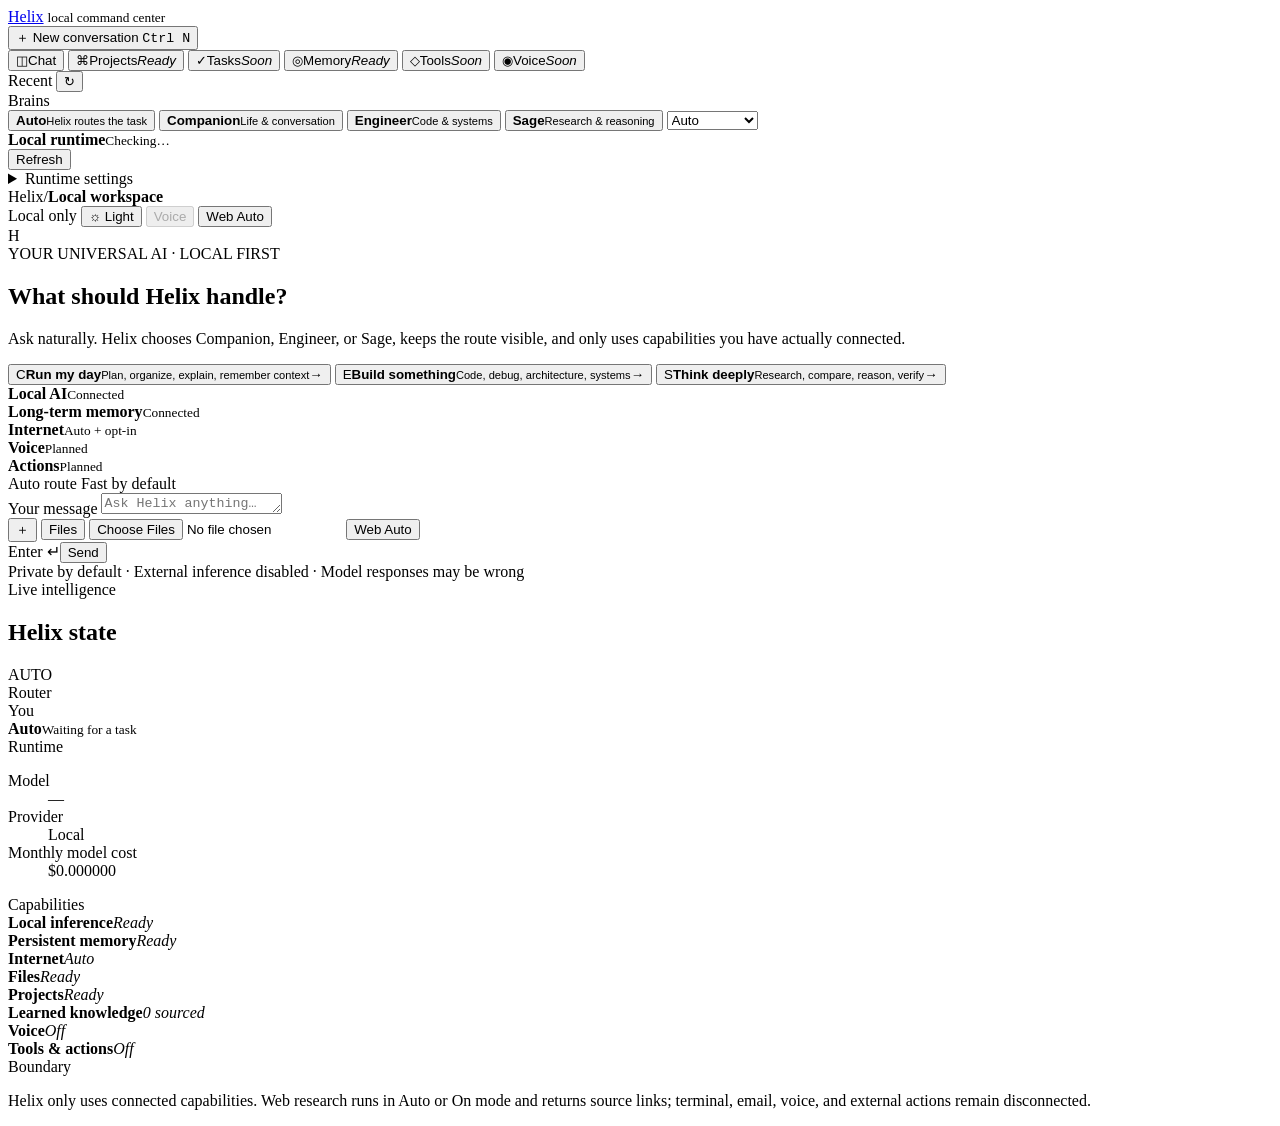
==== helix/static/index.html @ 1e03e40d "feat(projects): add read-only project workspace UI" ====
<!doctype html>
<html lang="en" data-theme="dark">
<head>
  <meta charset="utf-8">
  <meta name="viewport" content="width=device-width,initial-scale=1">
  <title>Helix · Command Center</title>
  <link rel="stylesheet" href="/static/style.css">
  <script src="/static/app.js" defer></script>
</head>
<body>
  <div class="shell">
    <aside class="rail">
      <div class="identity">
        <div class="helix-orb" aria-hidden="true"><span></span></div>
        <div class="identity-copy">
          <a href="/" class="brand">Helix</a>
          <small>local command center</small>
        </div>
      </div>

      <button id="new-chat" class="new-task" type="button">
        <span class="plus">＋</span>
        <span>New conversation</span>
        <kbd>Ctrl N</kbd>
      </button>

      <nav class="primary-nav" aria-label="Helix navigation">
        <button class="nav-item active" type="button"><span class="nav-icon">◫</span><span>Chat</span></button>
        <button id="projects-nav" class="nav-item" type="button"><span class="nav-icon">⌘</span><span>Projects</span><em>Ready</em></button>
        <button class="nav-item disabled" type="button" aria-disabled="true" data-soon="Tasks"><span class="nav-icon">✓</span><span>Tasks</span><em>Soon</em></button>
        <button id="memory-nav" class="nav-item" type="button"><span class="nav-icon">◎</span><span>Memory</span><em>Ready</em></button>
        <button class="nav-item disabled" type="button" aria-disabled="true" data-soon="Tools"><span class="nav-icon">◇</span><span>Tools</span><em>Soon</em></button>
        <button class="nav-item disabled" type="button" aria-disabled="true" data-soon="Voice"><span class="nav-icon">◉</span><span>Voice</span><em>Soon</em></button>
      </nav>

      <section class="recent-chats" aria-label="Recent conversations">
        <div class="recent-chats-head">
          <span class="section-label">Recent</span>
          <button id="refresh-conversations" type="button" title="Refresh conversations">↻</button>
        </div>
        <div id="conversation-list" class="conversation-list"></div>
      </section>

      <div class="rail-section">
        <div class="section-label">Brains</div>
        <button class="brain-choice active" type="button" data-role=""><span class="brain-dot auto"></span><span class="brain-copy"><strong>Auto</strong><small>Helix routes the task</small></span></button>
        <button class="brain-choice" type="button" data-role="companion"><span class="brain-dot companion"></span><span class="brain-copy"><strong>Companion</strong><small>Life & conversation</small></span></button>
        <button class="brain-choice" type="button" data-role="engineer"><span class="brain-dot engineer"></span><span class="brain-copy"><strong>Engineer</strong><small>Code & systems</small></span></button>
        <button class="brain-choice" type="button" data-role="sage"><span class="brain-dot sage"></span><span class="brain-copy"><strong>Sage</strong><small>Research & reasoning</small></span></button>
        <select id="role" class="sr-only" aria-label="Helix brain">
          <option value="">Auto</option><option value="companion">Companion</option><option value="engineer">Engineer</option><option value="sage">Sage</option>
        </select>
      </div>

      <div class="rail-spacer"></div>

      <div class="local-card">
        <div class="local-card-head">
          <span id="runtime-dot" class="status-dot"></span>
          <div><strong id="runtime-label">Local runtime</strong><small id="runtime-short">Checking…</small></div>
        </div>
        <button id="status" type="button">Refresh</button>
      </div>

      <details class="settings">
        <summary>Runtime settings</summary>
        <label for="key">Local access key</label>
        <input id="key" type="password" autocomplete="off" placeholder="Local key">
        <label for="budget">Max model cost / request</label>
        <select id="budget"><option value="0.02">$0.02</option><option value="0.05">$0.05</option><option value="0.10" selected>$0.10</option></select>
      </details>
    </aside>

    <main class="workspace">
      <header class="workspace-bar">
        <div class="workspace-title"><span class="crumb">Helix</span><span class="slash">/</span><strong>Local workspace</strong></div>
        <div class="workspace-actions">
          <span class="secure-pill"><i></i> Local only</span>
          <button id="theme-toggle" class="theme-toggle" type="button" aria-label="Switch color theme" aria-pressed="false">
            <span id="theme-icon" aria-hidden="true">☼</span>
            <span id="theme-label">Light</span>
          </button>
          <button class="ghost-control" type="button" disabled title="Voice is not connected yet">Voice</button>
          <button class="ghost-control web-toggle" type="button" data-web-toggle aria-pressed="false" title="Web mode: Auto"><span class="web-toggle-label">Web Auto</span></button>
        </div>
      </header>

      <section class="chat-stage">
        <div id="messages" class="messages" aria-live="polite">
          <div id="welcome" class="welcome">
            <div class="hero-orb" aria-hidden="true"><div class="hero-ring ring-a"></div><div class="hero-ring ring-b"></div><div class="hero-core">H</div></div>
            <div class="eyebrow">YOUR UNIVERSAL AI · LOCAL FIRST</div>
            <h1>What should Helix handle?</h1>
            <p class="welcome-copy">Ask naturally. Helix chooses Companion, Engineer, or Sage, keeps the route visible, and only uses capabilities you have actually connected.</p>

            <div class="intent-grid">
              <button type="button" class="intent-card" data-role-prompt="companion" data-prompt="Help me organize what I need to do today and prioritize it.">
                <span class="intent-icon companion">C</span><span><strong>Run my day</strong><small>Plan, organize, explain, remember context</small></span><b>→</b>
              </button>
              <button type="button" class="intent-card" data-role-prompt="engineer" data-prompt="Help me work on my software project. Start by asking what I want to build or fix.">
                <span class="intent-icon engineer">E</span><span><strong>Build something</strong><small>Code, debug, architecture, systems</small></span><b>→</b>
              </button>
              <button type="button" class="intent-card" data-role-prompt="sage" data-prompt="Help me reason deeply about a difficult problem.">
                <span class="intent-icon sage">S</span><span><strong>Think deeply</strong><small>Research, compare, reason, verify</small></span><b>→</b>
              </button>
            </div>

            <div class="vision-strip">
              <div><span class="vision-dot live"></span><strong>Local AI</strong><small>Connected</small></div>
              <div><span class="vision-dot live"></span><strong>Long-term memory</strong><small>Connected</small></div>
              <div><span class="vision-dot live"></span><strong>Internet</strong><small>Auto + opt-in</small></div>
              <div><span class="vision-dot"></span><strong>Voice</strong><small>Planned</small></div>
              <div><span class="vision-dot"></span><strong>Actions</strong><small>Planned</small></div>
            </div>
          </div>
        </div>

        <div class="composer-zone">
          <form id="chat-form" class="composer">
            <div class="composer-topline">
              <span id="composer-mode"><span class="brain-dot auto"></span> Auto route</span>
              <span id="active-project-chip" class="active-project-chip" hidden></span>
              <span id="thinking-mode">Fast by default</span>
            </div>
            <div id="file-chips" class="file-chips" aria-live="polite"></div>
            <label class="sr-only" for="prompt">Your message</label>
            <textarea id="prompt" rows="1" maxlength="12000" required placeholder="Ask Helix anything…"></textarea>
            <div class="composer-controls">
              <div class="left-tools">
                <button class="tool-button" type="button" data-file-picker title="Attach text or code files">＋</button>
                <button class="capability-button" type="button" data-file-picker><span></span> Files</button>
                <input id="file-input" class="sr-only" type="file" multiple
                  accept=".txt,.md,.markdown,.json,.yaml,.yml,.toml,.ini,.cfg,.csv,.tsv,.py,.js,.mjs,.cjs,.ts,.tsx,.jsx,.java,.c,.h,.cpp,.hpp,.cs,.go,.rs,.rb,.php,.swift,.kt,.kts,.sql,.sh,.ps1,.bat,.cmd,.html,.css,.scss,.xml,text/*,application/json,application/xml,application/javascript">
                <button class="capability-button web-toggle" type="button" data-web-toggle aria-pressed="false"><span></span><span class="web-toggle-label">Web Auto</span></button>
              </div>
              <div class="send-zone"><span class="shortcut">Enter ↵</span><button id="send" type="submit">Send</button></div>
            </div>
          </form>
          <div id="error" role="alert"></div>
          <div class="local-footnote">Private by default · External inference disabled · Model responses may be wrong</div>
        </div>
      </section>
    </main>

    <aside class="intel">
      <div class="intel-head"><div><span class="section-label">Live intelligence</span><h2>Helix state</h2></div><span id="route-badge" class="route-badge">AUTO</span></div>

      <section class="intel-section route-section">
        <div class="intel-section-title">Router</div>
        <div class="route-visual">
          <div class="route-source">You</div><div class="route-line"></div>
          <div id="route-target" class="route-target auto"><span class="brain-dot auto"></span><div><strong>Auto</strong><small>Waiting for a task</small></div></div>
        </div>
      </section>

      <section class="intel-section">
        <div class="intel-section-title">Runtime</div>
        <dl class="facts">
          <div><dt>Model</dt><dd id="model-name">—</dd></div>
          <div><dt>Provider</dt><dd id="provider-mode">Local</dd></div>
          <div><dt>Monthly model cost</dt><dd id="runtime-cost">$0.000000</dd></div>
        </dl>
      </section>

      <section class="intel-section">
        <div class="intel-section-title">Capabilities</div>
        <div class="capability-list">
          <div><span class="cap-state live"></span><strong>Local inference</strong><em>Ready</em></div>
          <div><span class="cap-state live"></span><strong>Persistent memory</strong><em>Ready</em></div>
          <div><span id="web-cap-state" class="cap-state live"></span><strong>Internet</strong><em id="web-cap-label">Auto</em></div>
          <div><span id="file-cap-state" class="cap-state live"></span><strong>Files</strong><em id="file-cap-label">Ready</em></div>
          <div><span id="project-cap-state" class="cap-state live"></span><strong>Projects</strong><em id="project-cap-label">Ready</em></div>
          <div><span class="cap-state live"></span><strong>Learned knowledge</strong><em id="knowledge-cap-label">0 sourced</em></div>
          <div><span class="cap-state"></span><strong>Voice</strong><em>Off</em></div>
          <div><span class="cap-state"></span><strong>Tools & actions</strong><em>Off</em></div>
        </div>
      </section>

      <section class="intel-section safety">
        <div class="intel-section-title">Boundary</div>
        <p>Helix only uses connected capabilities. Web research runs in Auto or On mode and returns source links; terminal, email, voice, and external actions remain disconnected.</p>
      </section>
    </aside>

    <aside id="projects-drawer" class="projects-drawer" hidden>
      <div class="projects-drawer-head">
        <div>
          <span class="section-label">Read-only engineering context</span>
          <h2>Projects</h2>
        </div>
        <button id="projects-close" class="drawer-close" type="button" aria-label="Close projects">×</button>
      </div>

      <p class="projects-intro">Import a code folder explicitly. Helix stores a local text snapshot for search and analysis. It cannot run or modify the project yet.</p>

      <form id="project-form" class="project-form">
        <input id="project-name" type="text" maxlength="120" placeholder="Project name" required>
        <button id="project-create" type="submit">Create project</button>
      </form>

      <div id="project-list" class="project-list"></div>

      <section id="project-detail" class="project-detail" hidden>
        <div class="project-detail-head">
          <div>
            <span class="section-label">Active project</span>
            <h3 id="project-detail-name">Project</h3>
          </div>
          <button id="project-delete" class="project-delete" type="button">Delete</button>
        </div>

        <div class="project-actions">
          <button id="project-import" type="button">Import folder</button>
          <button id="project-refresh" type="button">Refresh</button>
        </div>
        <input id="project-folder-input" class="sr-only" type="file" multiple webkitdirectory directory>

        <div class="project-stats">
          <span id="project-file-count">0 files</span>
          <span>Read-only snapshot</span>
        </div>

        <div id="project-file-list" class="project-file-list"></div>
      </section>
    </aside>

    <div id="projects-backdrop" class="memory-backdrop" hidden></div>

    <aside id="memory-drawer" class="memory-drawer" hidden>
      <div class="memory-drawer-head">
        <div>
          <span class="section-label">Private local memory</span>
          <h2>User memory</h2>
        </div>
        <button id="memory-close" class="drawer-close" type="button" aria-label="Close memory">×</button>
      </div>

      <p class="memory-intro">Helix stores these memories locally and shares relevant ones with Companion, Engineer, or Sage only when useful.</p>

      <form id="memory-form" class="memory-form">
        <textarea id="memory-content" rows="3" maxlength="4000" placeholder="Add something Helix should remember…" required></textarea>
        <div class="memory-form-row">
          <select id="memory-kind" aria-label="Memory type">
            <option value="profile">Profile</option>
            <option value="preference">Preference</option>
            <option value="person">Person</option>
            <option value="project">Project</option>
            <option value="episodic">Episodic</option>
            <option value="other" selected>Other</option>
          </select>
          <label class="pin-control"><input id="memory-pinned" type="checkbox"> Pin</label>
          <button id="memory-save" type="submit">Remember</button>
        </div>
      </form>

      <div class="memory-tip">Tip: you can also say <strong>“Remember that …”</strong> in chat.</div>
      <div id="memory-list" class="memory-list"></div>

      <div class="knowledge-manager">
        <div class="knowledge-manager-head">
          <div>
            <span class="section-label">Learned from web</span>
            <h3>Sourced knowledge</h3>
          </div>
          <button id="knowledge-clear" class="knowledge-clear" type="button">Clear all</button>
        </div>
        <p class="knowledge-manager-copy">Helix only keeps web knowledge with its source URL. This is local retrieval memory, not model-weight training.</p>
        <div id="knowledge-list" class="knowledge-list"></div>
      </div>
    </aside>

    <div id="memory-backdrop" class="memory-backdrop" hidden></div>
    <div id="toast" class="toast" role="status" aria-live="polite"></div>
  </div>
</body>
</html>
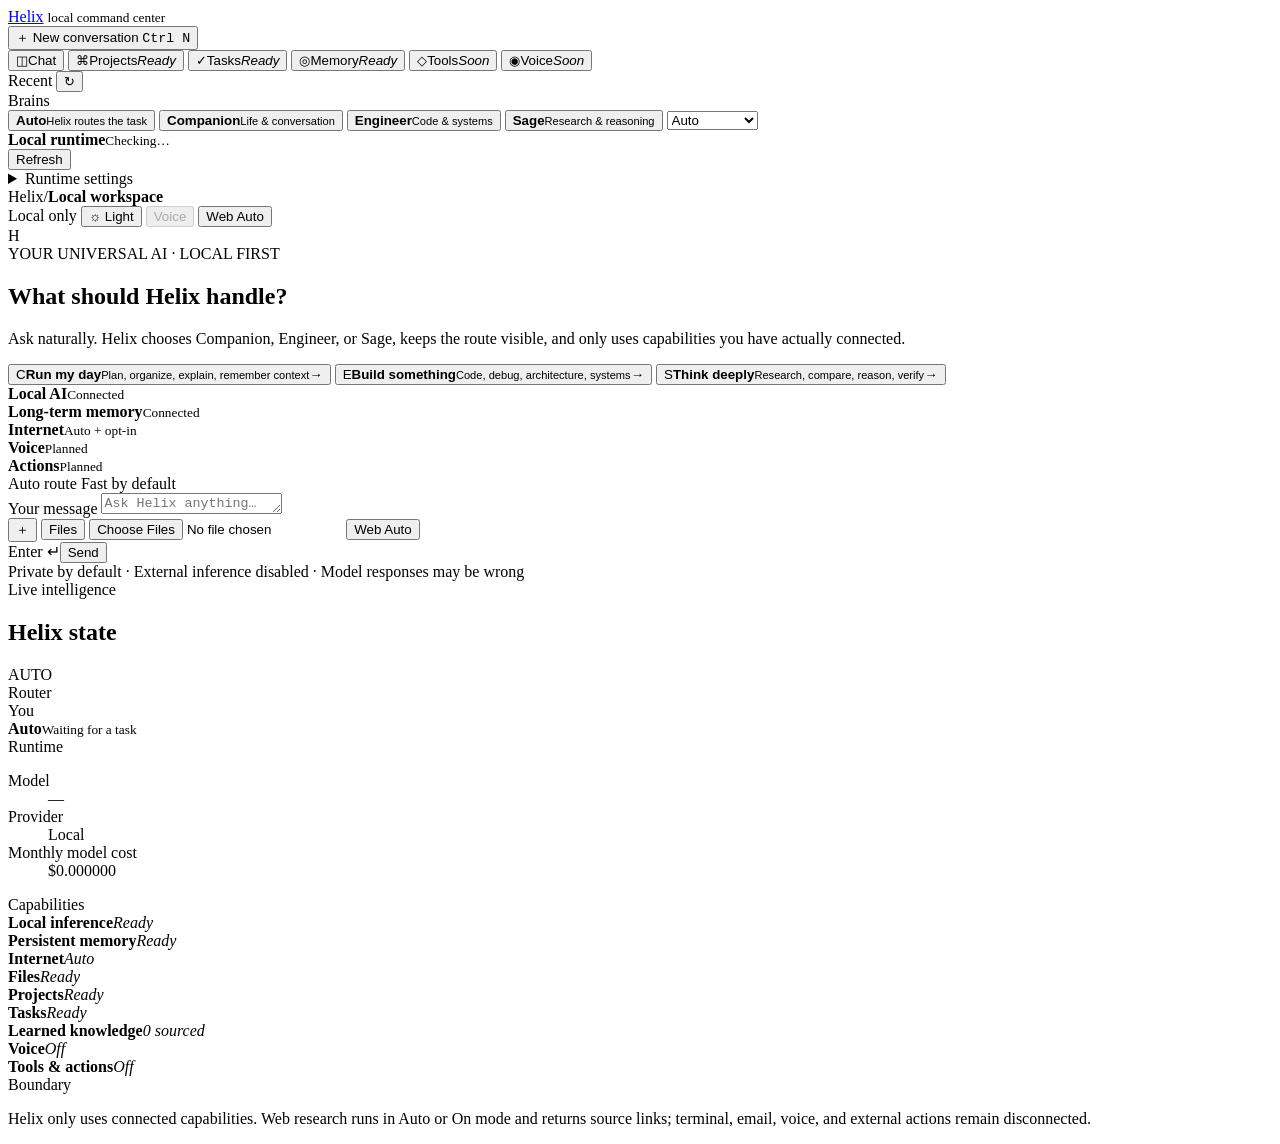
==== commit c0a3dafa: "feat(tasks): add Companion task-list UI" ====
--- a/helix/static/index.html
+++ b/helix/static/index.html
@@ -27,7 +27,7 @@
       <nav class="primary-nav" aria-label="Helix navigation">
         <button class="nav-item active" type="button"><span class="nav-icon">◫</span><span>Chat</span></button>
         <button id="projects-nav" class="nav-item" type="button"><span class="nav-icon">⌘</span><span>Projects</span><em>Ready</em></button>
-        <button class="nav-item disabled" type="button" aria-disabled="true" data-soon="Tasks"><span class="nav-icon">✓</span><span>Tasks</span><em>Soon</em></button>
+        <button id="tasks-nav" class="nav-item" type="button"><span class="nav-icon">✓</span><span>Tasks</span><em>Ready</em></button>
         <button id="memory-nav" class="nav-item" type="button"><span class="nav-icon">◎</span><span>Memory</span><em>Ready</em></button>
         <button class="nav-item disabled" type="button" aria-disabled="true" data-soon="Tools"><span class="nav-icon">◇</span><span>Tools</span><em>Soon</em></button>
         <button class="nav-item disabled" type="button" aria-disabled="true" data-soon="Voice"><span class="nav-icon">◉</span><span>Voice</span><em>Soon</em></button>
@@ -170,6 +170,7 @@
           <div><span id="web-cap-state" class="cap-state live"></span><strong>Internet</strong><em id="web-cap-label">Auto</em></div>
           <div><span id="file-cap-state" class="cap-state live"></span><strong>Files</strong><em id="file-cap-label">Ready</em></div>
           <div><span id="project-cap-state" class="cap-state live"></span><strong>Projects</strong><em id="project-cap-label">Ready</em></div>
+          <div><span id="task-cap-state" class="cap-state live"></span><strong>Tasks</strong><em id="task-cap-label">Ready</em></div>
           <div><span class="cap-state live"></span><strong>Learned knowledge</strong><em id="knowledge-cap-label">0 sourced</em></div>
           <div><span class="cap-state"></span><strong>Voice</strong><em>Off</em></div>
           <div><span class="cap-state"></span><strong>Tools & actions</strong><em>Off</em></div>
@@ -181,6 +182,37 @@
         <p>Helix only uses connected capabilities. Web research runs in Auto or On mode and returns source links; terminal, email, voice, and external actions remain disconnected.</p>
       </section>
     </aside>
+
+    <aside id="tasks-drawer" class="tasks-drawer" hidden>
+      <div class="tasks-drawer-head">
+        <div>
+          <span class="section-label">Local personal assistant</span>
+          <h2>Tasks</h2>
+        </div>
+        <button id="tasks-close" class="drawer-close" type="button" aria-label="Close tasks">×</button>
+      </div>
+
+      <p class="tasks-intro">Helix can keep a local task list and use it in Companion planning. Background notifications and calendar reminders are not connected yet.</p>
+
+      <form id="task-form" class="task-form">
+        <input id="task-title" type="text" maxlength="300" placeholder="What needs to get done?" required>
+        <textarea id="task-details" rows="2" maxlength="4000" placeholder="Optional details"></textarea>
+        <div class="task-form-row">
+          <input id="task-due" type="datetime-local" aria-label="Due time">
+          <button id="task-create" type="submit">Add task</button>
+        </div>
+      </form>
+
+      <div class="task-filter-row">
+        <button class="task-filter active" type="button" data-task-filter="open">Open</button>
+        <button class="task-filter" type="button" data-task-filter="done">Done</button>
+        <button class="task-filter" type="button" data-task-filter="all">All</button>
+      </div>
+
+      <div id="task-list" class="task-list"></div>
+    </aside>
+
+    <div id="tasks-backdrop" class="memory-backdrop" hidden></div>
 
     <aside id="projects-drawer" class="projects-drawer" hidden>
       <div class="projects-drawer-head">
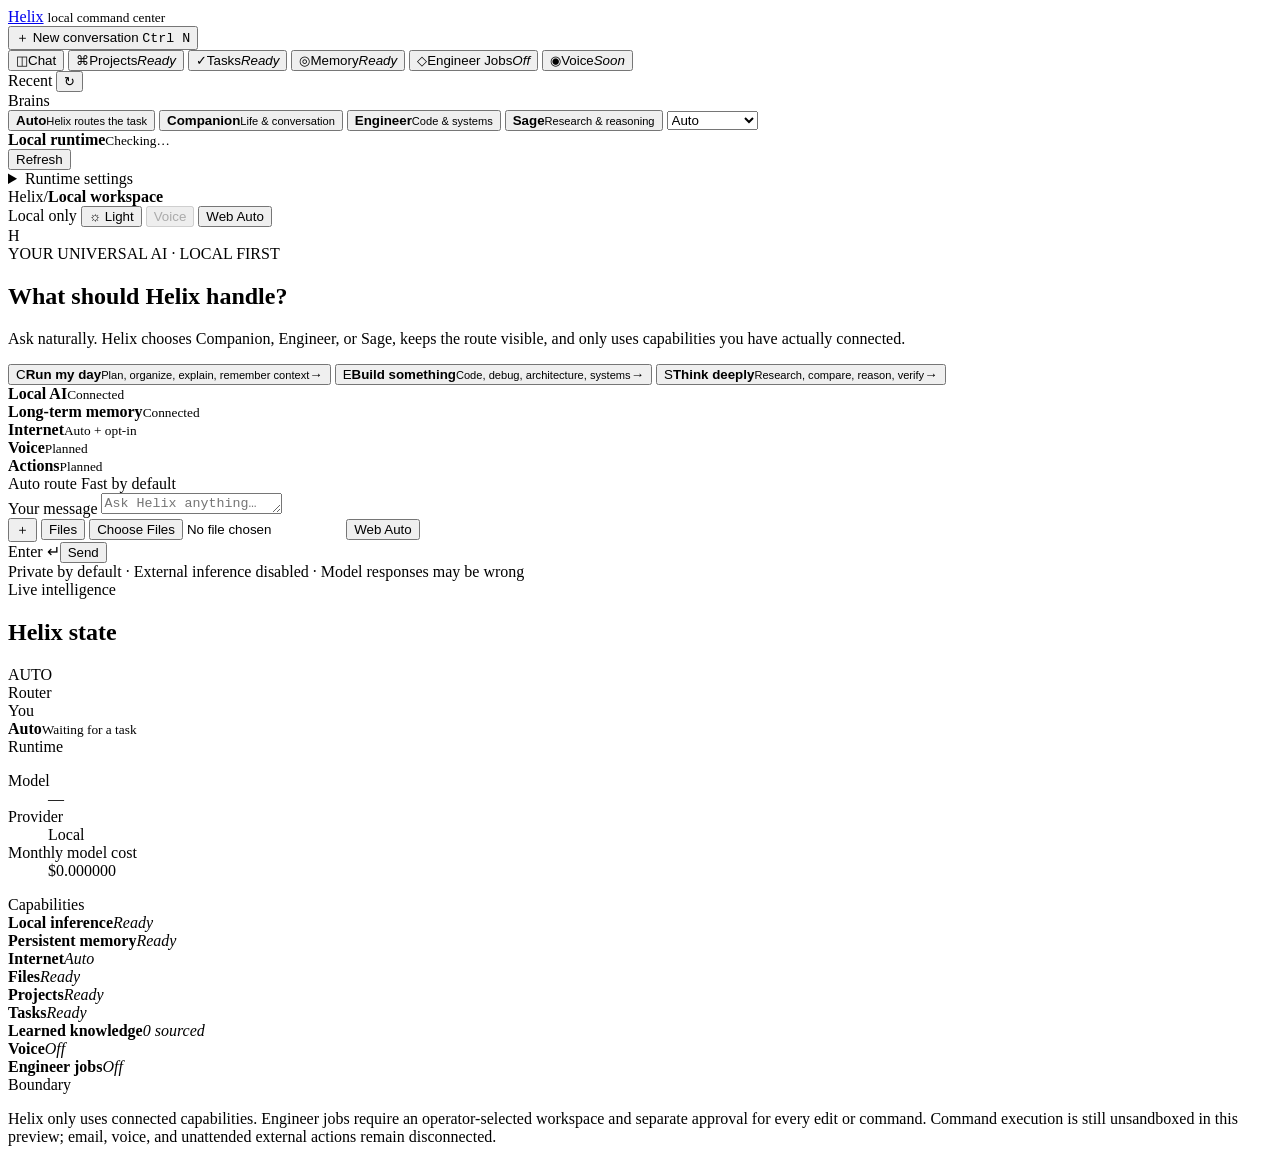
==== commit 409971b8: "feat(v0.3): unify reviewed Engineer jobs in main HELIX workspace Add persistent local Engineer job h" ====
--- a/helix/static/index.html
+++ b/helix/static/index.html
@@ -5,7 +5,9 @@
   <meta name="viewport" content="width=device-width,initial-scale=1">
   <title>Helix · Command Center</title>
   <link rel="stylesheet" href="/static/style.css">
+  <link rel="stylesheet" href="/static/engineer_jobs.css">
   <script src="/static/app.js" defer></script>
+  <script src="/static/engineer_jobs.js" defer></script>
 </head>
 <body>
   <div class="shell">
@@ -29,7 +31,7 @@
         <button id="projects-nav" class="nav-item" type="button"><span class="nav-icon">⌘</span><span>Projects</span><em>Ready</em></button>
         <button id="tasks-nav" class="nav-item" type="button"><span class="nav-icon">✓</span><span>Tasks</span><em>Ready</em></button>
         <button id="memory-nav" class="nav-item" type="button"><span class="nav-icon">◎</span><span>Memory</span><em>Ready</em></button>
-        <button class="nav-item disabled" type="button" aria-disabled="true" data-soon="Tools"><span class="nav-icon">◇</span><span>Tools</span><em>Soon</em></button>
+        <button id="engineer-jobs-nav" class="nav-item" type="button"><span class="nav-icon">◇</span><span>Engineer Jobs</span><em id="engineer-jobs-nav-state">Off</em></button>
         <button class="nav-item disabled" type="button" aria-disabled="true" data-soon="Voice"><span class="nav-icon">◉</span><span>Voice</span><em>Soon</em></button>
       </nav>
 
@@ -173,13 +175,13 @@
           <div><span id="task-cap-state" class="cap-state live"></span><strong>Tasks</strong><em id="task-cap-label">Ready</em></div>
           <div><span class="cap-state live"></span><strong>Learned knowledge</strong><em id="knowledge-cap-label">0 sourced</em></div>
           <div><span class="cap-state"></span><strong>Voice</strong><em>Off</em></div>
-          <div><span class="cap-state"></span><strong>Tools & actions</strong><em>Off</em></div>
+          <div><span id="engineer-jobs-cap-state" class="cap-state"></span><strong>Engineer jobs</strong><em id="engineer-jobs-cap-label">Off</em></div>
         </div>
       </section>
 
       <section class="intel-section safety">
         <div class="intel-section-title">Boundary</div>
-        <p>Helix only uses connected capabilities. Web research runs in Auto or On mode and returns source links; terminal, email, voice, and external actions remain disconnected.</p>
+        <p>Helix only uses connected capabilities. Engineer jobs require an operator-selected workspace and separate approval for every edit or command. Command execution is still unsandboxed in this preview; email, voice, and unattended external actions remain disconnected.</p>
       </section>
     </aside>
 
@@ -207,7 +209,9 @@
         <button class="task-filter active" type="button" data-task-filter="open">Open</button>
         <button class="task-filter" type="button" data-task-filter="done">Done</button>
         <button class="task-filter" type="button" data-task-filter="all">All</button>
-      </div>
+        <button id="task-alerts" class="task-alerts" type="button">Enable alerts</button>
+      </div>
+      <div class="task-alert-note">Due alerts work while Helix is open. Browser notifications require your permission.</div>
 
       <div id="task-list" class="task-list"></div>
     </aside>
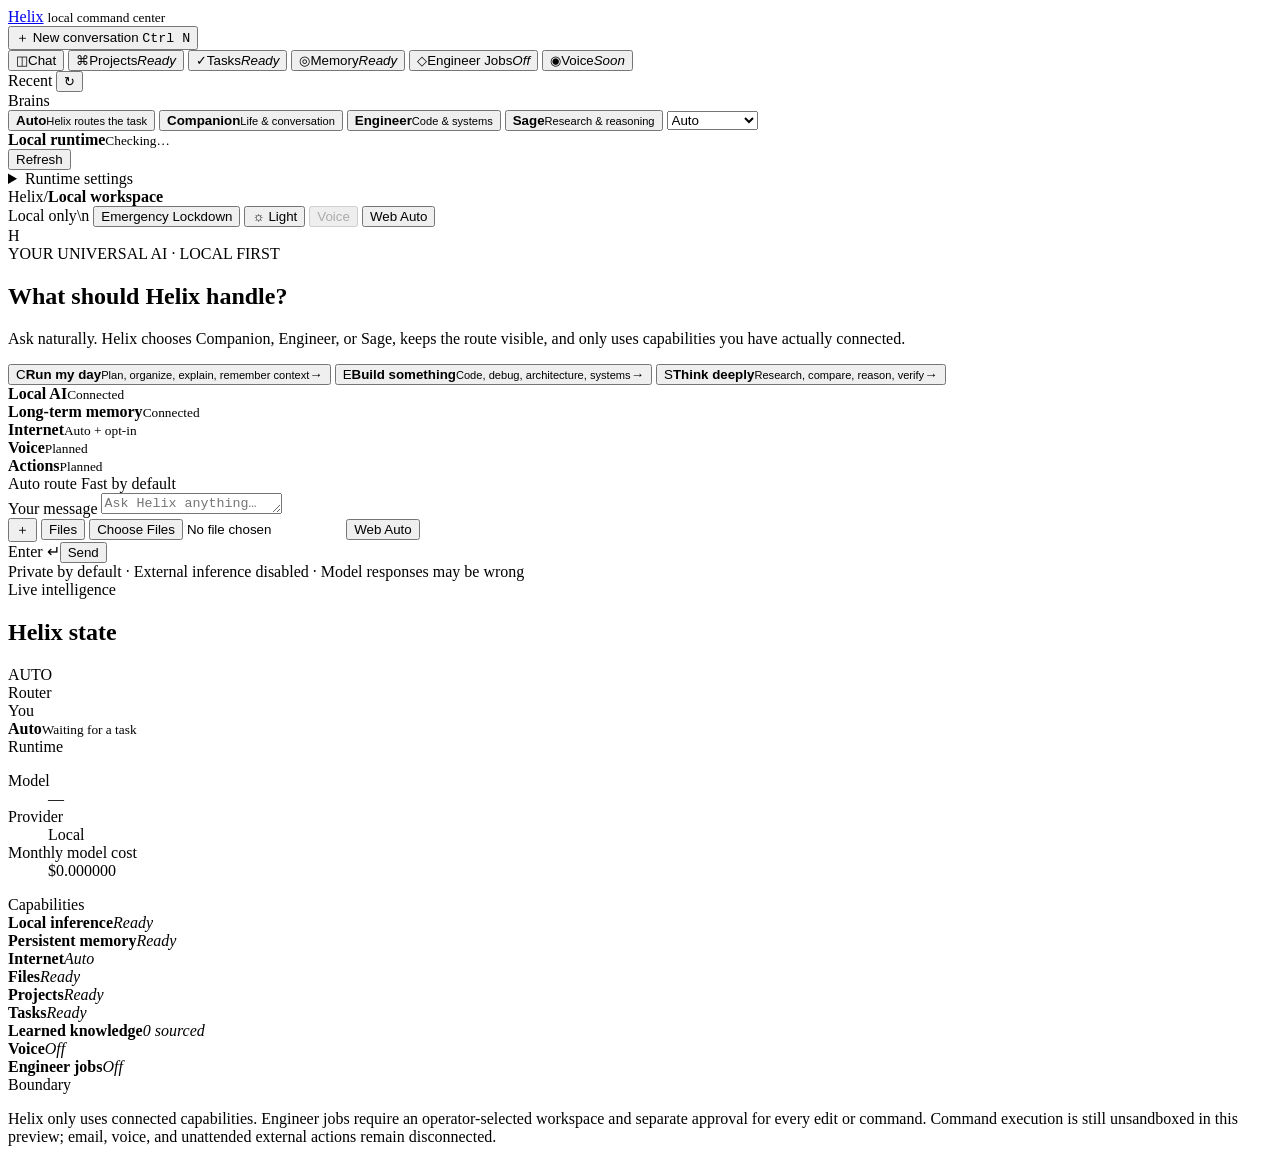
==== commit d65be14f: "feat(safety): expose Emergency Lockdown in main header" ====
--- a/helix/static/index.html
+++ b/helix/static/index.html
@@ -77,7 +77,7 @@
       <header class="workspace-bar">
         <div class="workspace-title"><span class="crumb">Helix</span><span class="slash">/</span><strong>Local workspace</strong></div>
         <div class="workspace-actions">
-          <span class="secure-pill"><i></i> Local only</span>
+          <span class="secure-pill"><i></i> Local only</span>\n          <button id="emergency-lockdown-global" class="emergency-lockdown-global" type="button" title="Immediately disable Engineer actions until reset from a separate local terminal">Emergency Lockdown</button>
           <button id="theme-toggle" class="theme-toggle" type="button" aria-label="Switch color theme" aria-pressed="false">
             <span id="theme-icon" aria-hidden="true">☼</span>
             <span id="theme-label">Light</span>
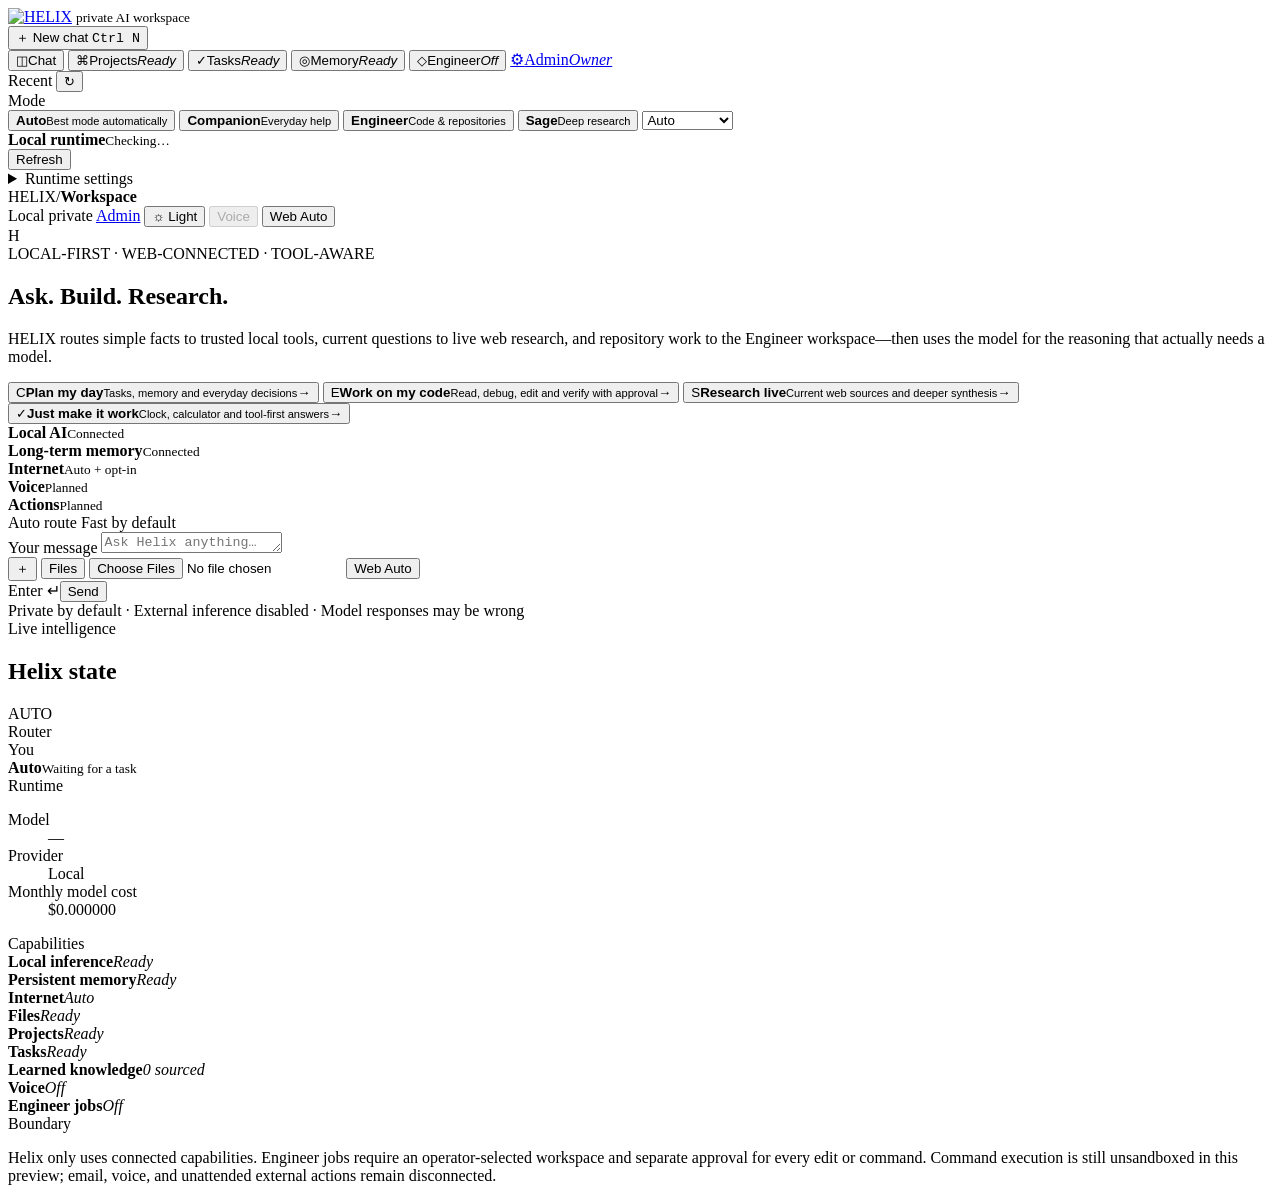
==== commit 232c59da: "feat(product): simplify main UI and move owner controls to Admin" ====
--- a/helix/static/index.html
+++ b/helix/static/index.html
@@ -3,9 +3,12 @@
 <head>
   <meta charset="utf-8">
   <meta name="viewport" content="width=device-width,initial-scale=1">
-  <title>Helix · Command Center</title>
+  <meta name="theme-color" content="#0A1330">
+  <title>HELIX</title>
+  <link rel="icon" type="image/svg+xml" href="/static/branding/helix-app-icon.svg">
   <link rel="stylesheet" href="/static/style.css">
   <link rel="stylesheet" href="/static/engineer_jobs.css">
+  <link rel="stylesheet" href="/static/product.css">
   <script src="/static/app.js" defer></script>
   <script src="/static/engineer_jobs.js" defer></script>
 </head>
@@ -13,16 +16,15 @@
   <div class="shell">
     <aside class="rail">
       <div class="identity">
-        <div class="helix-orb" aria-hidden="true"><span></span></div>
         <div class="identity-copy">
-          <a href="/" class="brand">Helix</a>
-          <small>local command center</small>
+          <a href="/" class="brand" aria-label="HELIX home"><img class="brand-logo" src="/static/branding/helix-logo.svg" alt="HELIX"></a>
+          <small>private AI workspace</small>
         </div>
       </div>
 
       <button id="new-chat" class="new-task" type="button">
         <span class="plus">＋</span>
-        <span>New conversation</span>
+        <span>New chat</span>
         <kbd>Ctrl N</kbd>
       </button>
 
@@ -31,8 +33,8 @@
         <button id="projects-nav" class="nav-item" type="button"><span class="nav-icon">⌘</span><span>Projects</span><em>Ready</em></button>
         <button id="tasks-nav" class="nav-item" type="button"><span class="nav-icon">✓</span><span>Tasks</span><em>Ready</em></button>
         <button id="memory-nav" class="nav-item" type="button"><span class="nav-icon">◎</span><span>Memory</span><em>Ready</em></button>
-        <button id="engineer-jobs-nav" class="nav-item" type="button"><span class="nav-icon">◇</span><span>Engineer Jobs</span><em id="engineer-jobs-nav-state">Off</em></button>
-        <button class="nav-item disabled" type="button" aria-disabled="true" data-soon="Voice"><span class="nav-icon">◉</span><span>Voice</span><em>Soon</em></button>
+        <button id="engineer-jobs-nav" class="nav-item" type="button"><span class="nav-icon">◇</span><span>Engineer</span><em id="engineer-jobs-nav-state">Off</em></button>
+        <a class="nav-item admin-nav" href="/admin"><span class="nav-icon">⚙</span><span>Admin</span><em>Owner</em></a>
       </nav>
 
       <section class="recent-chats" aria-label="Recent conversations">
@@ -44,11 +46,11 @@
       </section>
 
       <div class="rail-section">
-        <div class="section-label">Brains</div>
-        <button class="brain-choice active" type="button" data-role=""><span class="brain-dot auto"></span><span class="brain-copy"><strong>Auto</strong><small>Helix routes the task</small></span></button>
-        <button class="brain-choice" type="button" data-role="companion"><span class="brain-dot companion"></span><span class="brain-copy"><strong>Companion</strong><small>Life & conversation</small></span></button>
-        <button class="brain-choice" type="button" data-role="engineer"><span class="brain-dot engineer"></span><span class="brain-copy"><strong>Engineer</strong><small>Code & systems</small></span></button>
-        <button class="brain-choice" type="button" data-role="sage"><span class="brain-dot sage"></span><span class="brain-copy"><strong>Sage</strong><small>Research & reasoning</small></span></button>
+        <div class="section-label">Mode</div>
+        <button class="brain-choice active" type="button" data-role=""><span class="brain-dot auto"></span><span class="brain-copy"><strong>Auto</strong><small>Best mode automatically</small></span></button>
+        <button class="brain-choice" type="button" data-role="companion"><span class="brain-dot companion"></span><span class="brain-copy"><strong>Companion</strong><small>Everyday help</small></span></button>
+        <button class="brain-choice" type="button" data-role="engineer"><span class="brain-dot engineer"></span><span class="brain-copy"><strong>Engineer</strong><small>Code & repositories</small></span></button>
+        <button class="brain-choice" type="button" data-role="sage"><span class="brain-dot sage"></span><span class="brain-copy"><strong>Sage</strong><small>Deep research</small></span></button>
         <select id="role" class="sr-only" aria-label="Helix brain">
           <option value="">Auto</option><option value="companion">Companion</option><option value="engineer">Engineer</option><option value="sage">Sage</option>
         </select>
@@ -75,9 +77,10 @@
 
     <main class="workspace">
       <header class="workspace-bar">
-        <div class="workspace-title"><span class="crumb">Helix</span><span class="slash">/</span><strong>Local workspace</strong></div>
+        <div class="workspace-title"><span class="crumb">HELIX</span><span class="slash">/</span><strong>Workspace</strong></div>
         <div class="workspace-actions">
-          <span class="secure-pill"><i></i> Local only</span>\n          <button id="emergency-lockdown-global" class="emergency-lockdown-global" type="button" title="Immediately disable Engineer actions until reset from a separate local terminal">Emergency Lockdown</button>
+          <span class="secure-pill"><i></i> Local private</span>
+          <a class="admin-chip" href="/admin">Admin</a>
           <button id="theme-toggle" class="theme-toggle" type="button" aria-label="Switch color theme" aria-pressed="false">
             <span id="theme-icon" aria-hidden="true">☼</span>
             <span id="theme-label">Light</span>
@@ -91,19 +94,22 @@
         <div id="messages" class="messages" aria-live="polite">
           <div id="welcome" class="welcome">
             <div class="hero-orb" aria-hidden="true"><div class="hero-ring ring-a"></div><div class="hero-ring ring-b"></div><div class="hero-core">H</div></div>
-            <div class="eyebrow">YOUR UNIVERSAL AI · LOCAL FIRST</div>
-            <h1>What should Helix handle?</h1>
-            <p class="welcome-copy">Ask naturally. Helix chooses Companion, Engineer, or Sage, keeps the route visible, and only uses capabilities you have actually connected.</p>
+            <div class="eyebrow">LOCAL-FIRST · WEB-CONNECTED · TOOL-AWARE</div>
+            <h1>Ask. Build. Research.</h1>
+            <p class="welcome-copy">HELIX routes simple facts to trusted local tools, current questions to live web research, and repository work to the Engineer workspace—then uses the model for the reasoning that actually needs a model.</p>
 
             <div class="intent-grid">
-              <button type="button" class="intent-card" data-role-prompt="companion" data-prompt="Help me organize what I need to do today and prioritize it.">
-                <span class="intent-icon companion">C</span><span><strong>Run my day</strong><small>Plan, organize, explain, remember context</small></span><b>→</b>
+              <button type="button" class="intent-card" data-role-prompt="companion" data-prompt="Help me plan today around my open tasks and priorities.">
+                <span class="intent-icon companion">C</span><span><strong>Plan my day</strong><small>Tasks, memory and everyday decisions</small></span><b>→</b>
               </button>
-              <button type="button" class="intent-card" data-role-prompt="engineer" data-prompt="Help me work on my software project. Start by asking what I want to build or fix.">
-                <span class="intent-icon engineer">E</span><span><strong>Build something</strong><small>Code, debug, architecture, systems</small></span><b>→</b>
+              <button type="button" class="intent-card" data-role-prompt="engineer" data-prompt="Inspect my connected repository and help me fix the highest-value issue you can verify.">
+                <span class="intent-icon engineer">E</span><span><strong>Work on my code</strong><small>Read, debug, edit and verify with approval</small></span><b>→</b>
               </button>
-              <button type="button" class="intent-card" data-role-prompt="sage" data-prompt="Help me reason deeply about a difficult problem.">
-                <span class="intent-icon sage">S</span><span><strong>Think deeply</strong><small>Research, compare, reason, verify</small></span><b>→</b>
+              <button type="button" class="intent-card" data-role-prompt="sage" data-prompt="Research the latest developments in a topic I give you and cite live sources.">
+                <span class="intent-icon sage">S</span><span><strong>Research live</strong><small>Current web sources and deeper synthesis</small></span><b>→</b>
+              </button>
+              <button type="button" class="intent-card" data-role-prompt="companion" data-prompt="Tell me what time it is now, then help me decide what to do next.">
+                <span class="intent-icon companion">✓</span><span><strong>Just make it work</strong><small>Clock, calculator and tool-first answers</small></span><b>→</b>
               </button>
             </div>
 
@@ -227,7 +233,7 @@
         <button id="projects-close" class="drawer-close" type="button" aria-label="Close projects">×</button>
       </div>
 
-      <p class="projects-intro">Import a code folder explicitly. Helix stores a local text snapshot for search and analysis. It cannot run or modify the project yet.</p>
+      <p class="projects-intro">Import a folder for lightweight read-only context. For real repository reads, edits and tests, start HELIX with an Engineer workspace; reviewed actions appear under Engineer.</p>
 
       <form id="project-form" class="project-form">
         <input id="project-name" type="text" maxlength="120" placeholder="Project name" required>
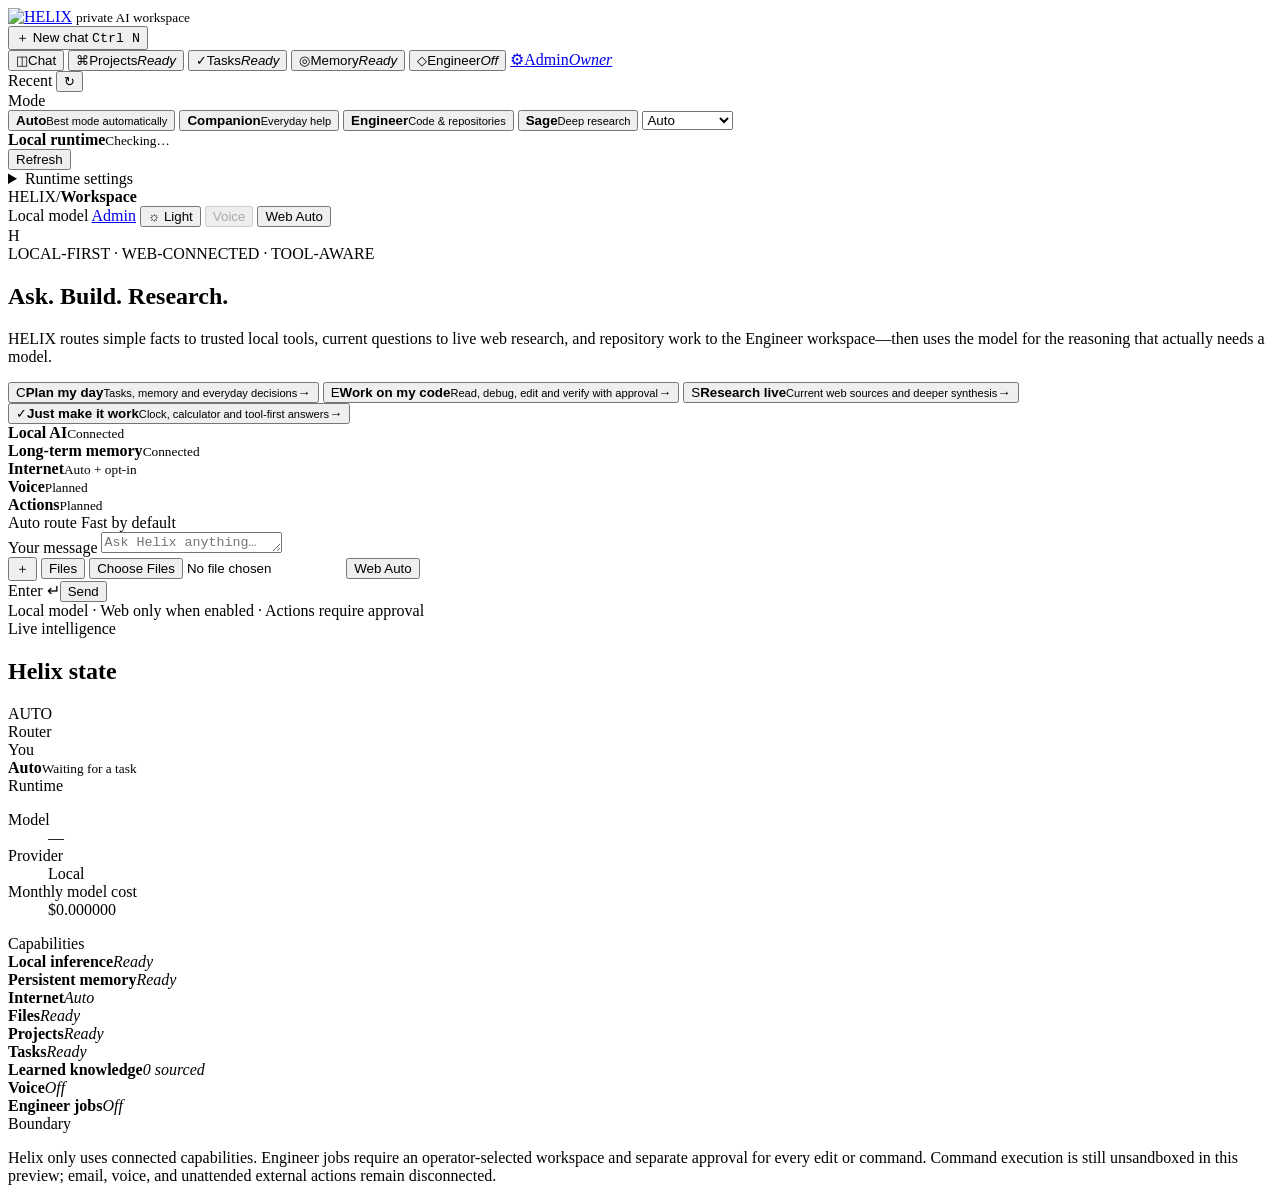
==== commit 2d64ceb4: "fix(product): describe local model and optional web truthfully" ====
--- a/helix/static/index.html
+++ b/helix/static/index.html
@@ -79,7 +79,7 @@
       <header class="workspace-bar">
         <div class="workspace-title"><span class="crumb">HELIX</span><span class="slash">/</span><strong>Workspace</strong></div>
         <div class="workspace-actions">
-          <span class="secure-pill"><i></i> Local private</span>
+          <span class="secure-pill"><i></i> Local model</span>
           <a class="admin-chip" href="/admin">Admin</a>
           <button id="theme-toggle" class="theme-toggle" type="button" aria-label="Switch color theme" aria-pressed="false">
             <span id="theme-icon" aria-hidden="true">☼</span>
@@ -145,7 +145,7 @@
             </div>
           </form>
           <div id="error" role="alert"></div>
-          <div class="local-footnote">Private by default · External inference disabled · Model responses may be wrong</div>
+          <div class="local-footnote">Local model · Web only when enabled · Actions require approval</div>
         </div>
       </section>
     </main>
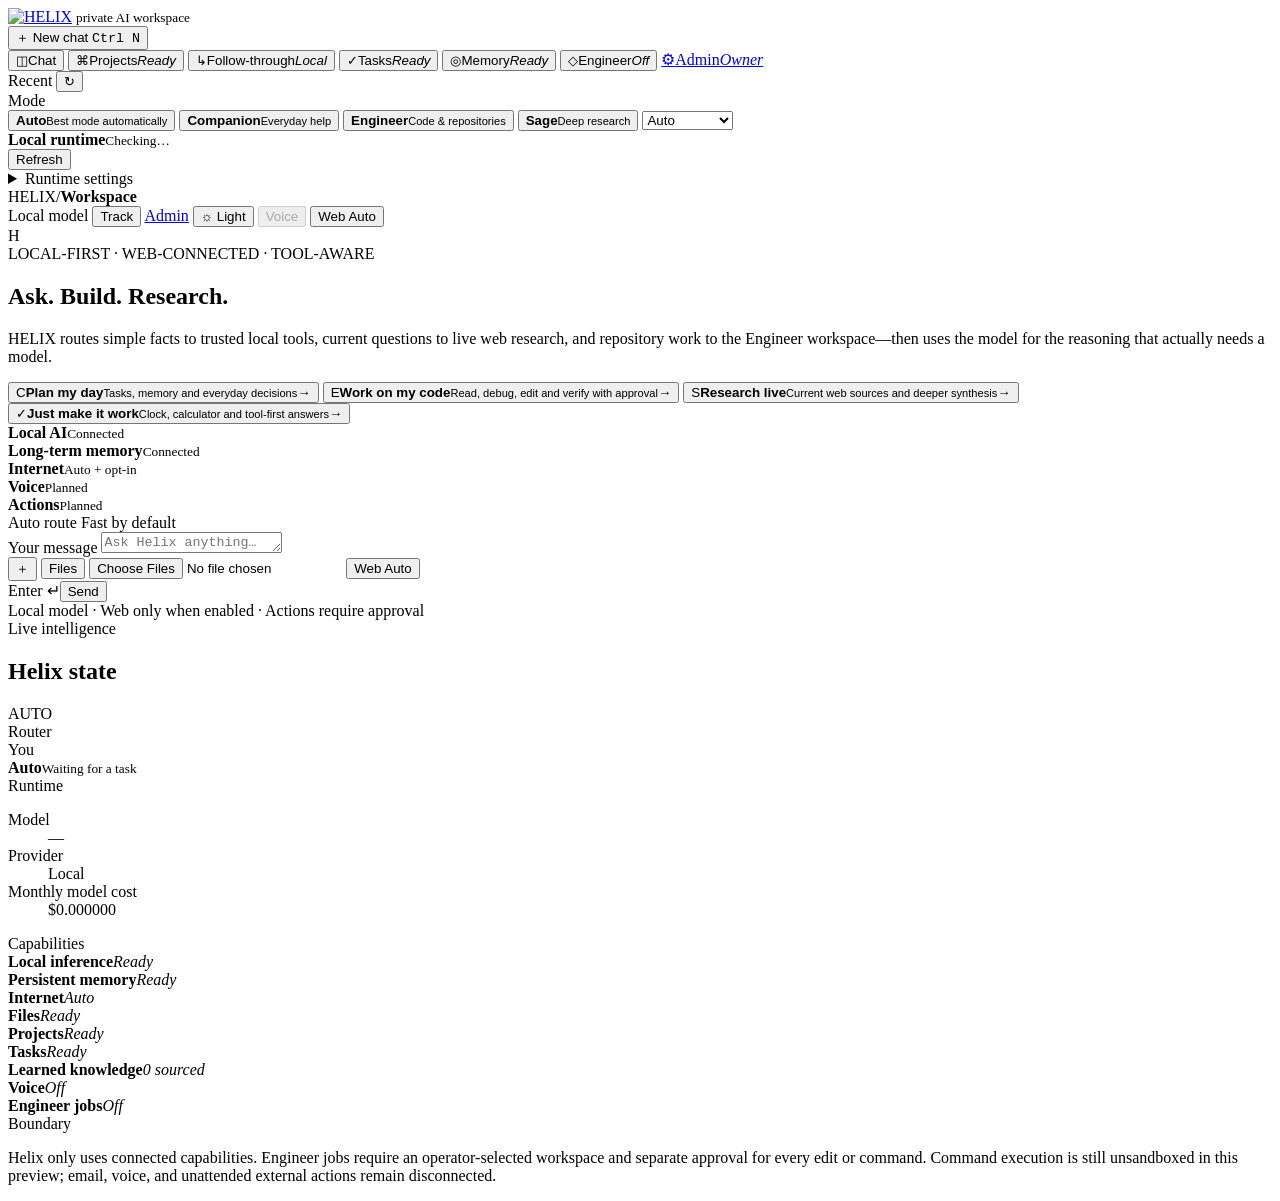
==== commit 504280e5: "feat: add reviewed local follow-through with source history and shared chat context" ====
--- a/helix/static/index.html
+++ b/helix/static/index.html
@@ -9,6 +9,8 @@
   <link rel="stylesheet" href="/static/style.css">
   <link rel="stylesheet" href="/static/engineer_jobs.css">
   <link rel="stylesheet" href="/static/product.css">
+  <link rel="stylesheet" href="/static/follow_through.css">
+  <script src="/static/follow_through.js" defer></script>
   <script src="/static/app.js" defer></script>
   <script src="/static/engineer_jobs.js" defer></script>
 </head>
@@ -31,6 +33,7 @@
       <nav class="primary-nav" aria-label="Helix navigation">
         <button class="nav-item active" type="button"><span class="nav-icon">◫</span><span>Chat</span></button>
         <button id="projects-nav" class="nav-item" type="button"><span class="nav-icon">⌘</span><span>Projects</span><em>Ready</em></button>
+        <button id="follow-through-nav" class="nav-item" type="button"><span class="nav-icon">↳</span><span>Follow-through</span><em>Local</em></button>
         <button id="tasks-nav" class="nav-item" type="button"><span class="nav-icon">✓</span><span>Tasks</span><em>Ready</em></button>
         <button id="memory-nav" class="nav-item" type="button"><span class="nav-icon">◎</span><span>Memory</span><em>Ready</em></button>
         <button id="engineer-jobs-nav" class="nav-item" type="button"><span class="nav-icon">◇</span><span>Engineer</span><em id="engineer-jobs-nav-state">Off</em></button>
@@ -80,6 +83,7 @@
         <div class="workspace-title"><span class="crumb">HELIX</span><span class="slash">/</span><strong>Workspace</strong></div>
         <div class="workspace-actions">
           <span class="secure-pill"><i></i> Local model</span>
+          <button id="follow-through-mobile" class="ghost-control" type="button">Track</button>
           <a class="admin-chip" href="/admin">Admin</a>
           <button id="theme-toggle" class="theme-toggle" type="button" aria-label="Switch color theme" aria-pressed="false">
             <span id="theme-icon" aria-hidden="true">☼</span>
@@ -124,6 +128,7 @@
         </div>
 
         <div class="composer-zone">
+          <div id="active-outcome-chip" hidden></div>
           <form id="chat-form" class="composer">
             <div class="composer-topline">
               <span id="composer-mode"><span class="brain-dot auto"></span> Auto route</span>
